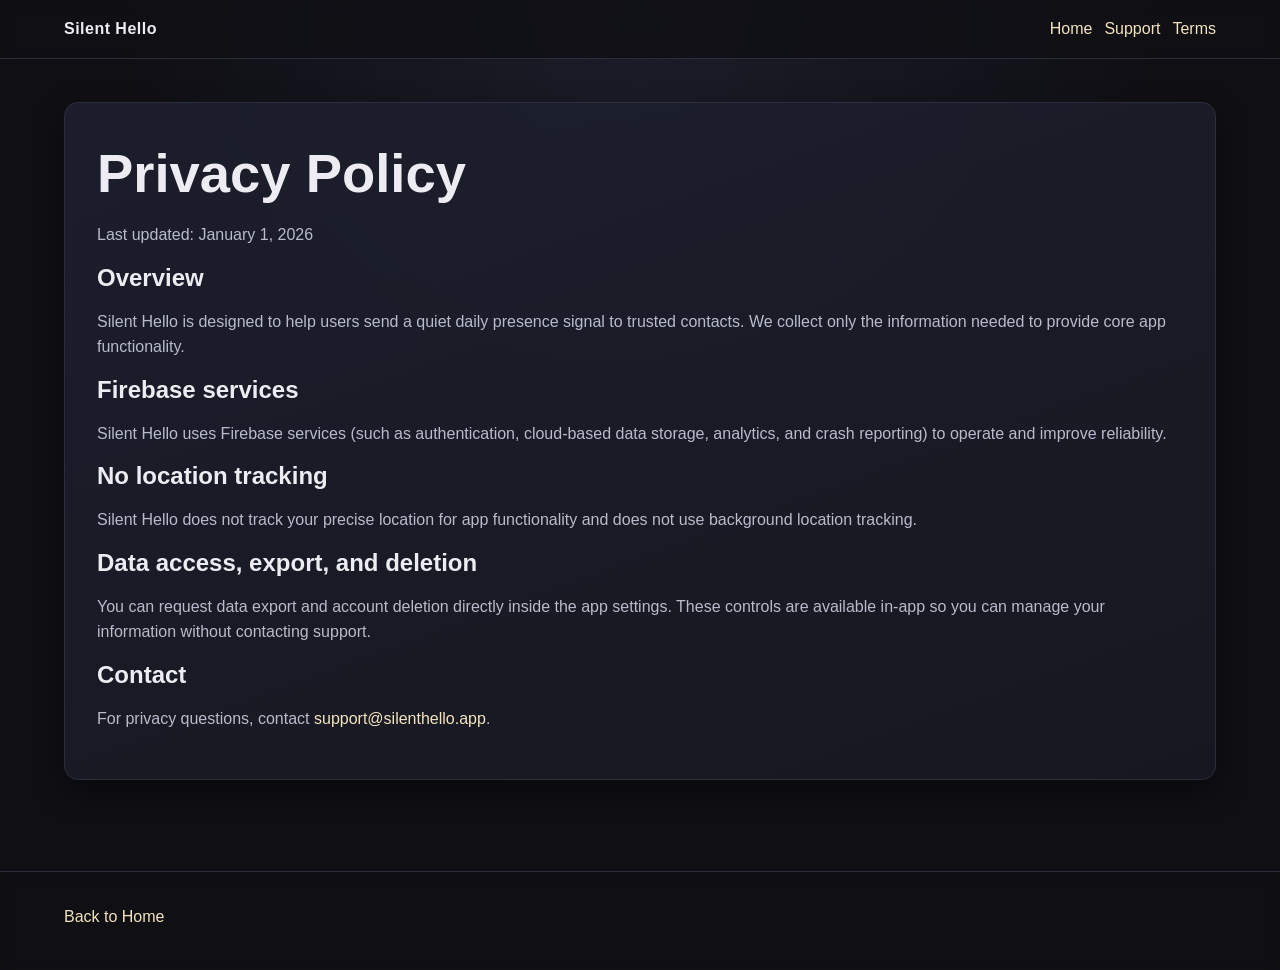
==== privacy.html @ 581f3ad1 "Build static marketing site for Silent Hello app" ====
<!DOCTYPE html>
<html lang="en">
  <head>
    <meta charset="UTF-8" />
    <meta name="viewport" content="width=device-width, initial-scale=1.0" />
    <meta name="description" content="Privacy Policy for the Silent Hello Android app." />
    <title>Privacy Policy | Silent Hello</title>
    <link rel="stylesheet" href="styles.css" />
  </head>
  <body>
    <header class="site-header">
      <div class="container nav-wrap">
        <div class="brand">Silent Hello</div>
        <nav aria-label="Primary">
          <ul class="nav-links">
            <li><a href="index.html">Home</a></li>
            <li><a href="support.html">Support</a></li>
            <li><a href="terms.html">Terms</a></li>
          </ul>
        </nav>
      </div>
    </header>

    <main class="section">
      <div class="container card legal">
        <h1>Privacy Policy</h1>
        <p>Last updated: January 1, 2026</p>

        <h2>Overview</h2>
        <p>
          Silent Hello is designed to help users send a quiet daily presence
          signal to trusted contacts. We collect only the information needed to
          provide core app functionality.
        </p>

        <h2>Firebase services</h2>
        <p>
          Silent Hello uses Firebase services (such as authentication,
          cloud-based data storage, analytics, and crash reporting) to operate
          and improve reliability.
        </p>

        <h2>No location tracking</h2>
        <p>
          Silent Hello does not track your precise location for app
          functionality and does not use background location tracking.
        </p>

        <h2>Data access, export, and deletion</h2>
        <p>
          You can request data export and account deletion directly inside the
          app settings. These controls are available in-app so you can manage
          your information without contacting support.
        </p>

        <h2>Contact</h2>
        <p>
          For privacy questions, contact
          <a href="mailto:support@silenthello.app">support@silenthello.app</a>.
        </p>
      </div>
    </main>

    <footer class="site-footer">
      <div class="container footer-content">
        <p><a href="index.html">Back to Home</a></p>
      </div>
    </footer>
  </body>
</html>
---- styles.css ----
:root {
  --bg: #0f0f14;
  --surface: #171821;
  --surface-alt: #1e2030;
  --text: #ececf2;
  --muted: #b8bbcc;
  --accent: #bda779;
  --border: #2a2d3c;
  --focus: #ffd780;
  --max-width: 72rem;
  --radius: 14px;
  --shadow: 0 12px 30px rgba(0, 0, 0, 0.35);
}

* {
  box-sizing: border-box;
}

html {
  scroll-behavior: smooth;
}

body {
  margin: 0;
  font-family: Inter, "Segoe UI", Roboto, "Helvetica Neue", Arial, sans-serif;
  line-height: 1.6;
  color: var(--text);
  background: radial-gradient(circle at top, #1b1d29 0%, var(--bg) 45%);
}

.skip-link {
  position: absolute;
  left: -999px;
  top: 1rem;
  background: var(--focus);
  color: #131313;
  padding: 0.6rem 1rem;
  border-radius: 8px;
  z-index: 999;
}

.skip-link:focus-visible {
  left: 1rem;
}

.container {
  width: min(100% - 2rem, var(--max-width));
  margin-inline: auto;
}

.section {
  padding: 2rem 0;
}

.site-header,
.site-footer {
  border-bottom: 1px solid var(--border);
  background: rgba(15, 15, 20, 0.8);
  backdrop-filter: blur(6px);
}

.site-footer {
  border-top: 1px solid var(--border);
  border-bottom: none;
  margin-top: 3rem;
}

.nav-wrap {
  display: flex;
  justify-content: space-between;
  align-items: center;
  gap: 1rem;
  padding: 1rem 0;
}

.brand {
  font-weight: 700;
  letter-spacing: 0.03em;
}

.nav-links {
  display: flex;
  flex-wrap: wrap;
  gap: 0.75rem;
  margin: 0;
  padding: 0;
  list-style: none;
}

.nav-links a,
a {
  color: #f4e4bf;
  text-decoration: none;
}

.nav-links a:hover,
a:hover {
  color: #ffecc1;
}

.hero {
  padding: 4rem 0 2.5rem;
}

.hero-content {
  text-align: left;
}

.eyebrow {
  margin: 0;
  text-transform: uppercase;
  letter-spacing: 0.15em;
  font-size: 0.78rem;
  color: var(--muted);
}

h1,
h2,
h3 {
  line-height: 1.2;
  margin-top: 0;
}

h1 {
  margin: 0.4rem 0 1rem;
  font-size: clamp(2rem, 5vw, 3.4rem);
}

h2 {
  margin-bottom: 0.9rem;
}

.tagline {
  max-width: 40ch;
  color: var(--muted);
  margin-bottom: 1.5rem;
}

.card {
  background: linear-gradient(160deg, rgba(30, 32, 48, 0.85), rgba(23, 24, 33, 0.9));
  border: 1px solid var(--border);
  border-radius: var(--radius);
  padding: clamp(1rem, 3vw, 2rem);
  box-shadow: var(--shadow);
}

.button-row {
  display: flex;
  gap: 0.8rem;
  flex-wrap: wrap;
}

.button {
  display: inline-block;
  border: 1px solid transparent;
  border-radius: 999px;
  padding: 0.65rem 1.1rem;
  font-weight: 600;
}

.button.primary {
  background: linear-gradient(120deg, #c9b17c, #9b855d);
  color: #151515;
}

.button.secondary {
  background: transparent;
  border-color: #8d7b56;
  color: #efd8a7;
}

.button:hover {
  filter: brightness(1.06);
}

.accordion h3 {
  margin: 0;
}

.accordion-trigger {
  width: 100%;
  text-align: left;
  background: transparent;
  border: 1px solid var(--border);
  border-radius: 10px;
  color: var(--text);
  font: inherit;
  padding: 0.8rem 0.9rem;
  margin-top: 0.8rem;
  cursor: pointer;
}

.accordion-panel {
  padding: 0.65rem 0.9rem 0;
  color: var(--muted);
}

.legal p,
.legal li {
  color: var(--muted);
}

.footer-content {
  display: flex;
  justify-content: space-between;
  gap: 1rem;
  flex-wrap: wrap;
  padding: 1rem 0 1.5rem;
}

:focus-visible {
  outline: 3px solid var(--focus);
  outline-offset: 2px;
}

@media (min-width: 50rem) {
  .section {
    padding: 2.7rem 0;
  }

  .hero {
    padding-top: 5.2rem;
  }
}
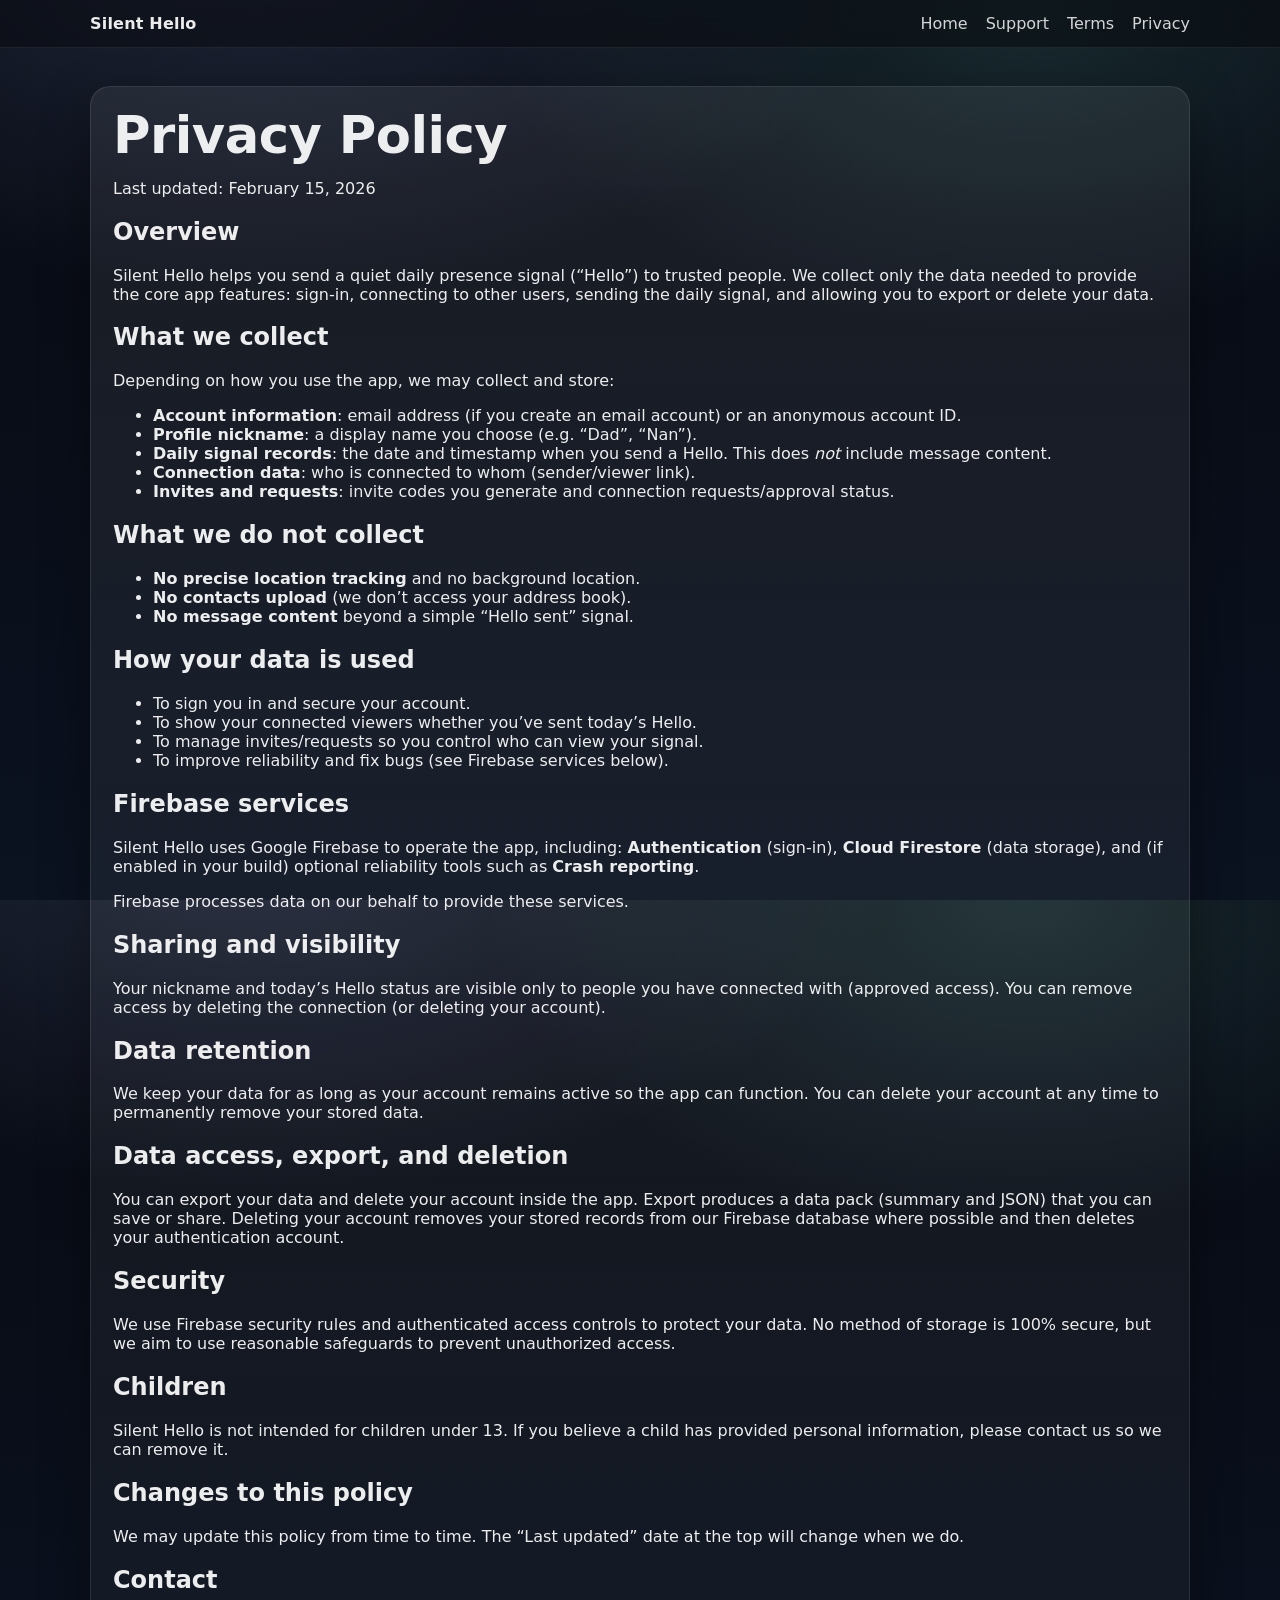
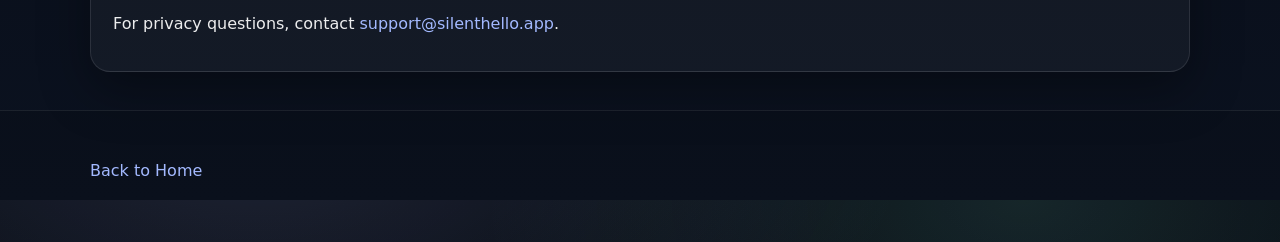
==== commit 60074faa: "Update privacy.html" ====
--- a/privacy.html
+++ b/privacy.html
@@ -16,6 +16,7 @@
             <li><a href="index.html">Home</a></li>
             <li><a href="support.html">Support</a></li>
             <li><a href="terms.html">Terms</a></li>
+            <li><a href="privacy.html" aria-current="page">Privacy</a></li>
           </ul>
         </nav>
       </div>
@@ -24,33 +25,89 @@
     <main class="section">
       <div class="container card legal">
         <h1>Privacy Policy</h1>
-        <p>Last updated: January 1, 2026</p>
+        <p>Last updated: February 15, 2026</p>
 
         <h2>Overview</h2>
         <p>
-          Silent Hello is designed to help users send a quiet daily presence
-          signal to trusted contacts. We collect only the information needed to
-          provide core app functionality.
+          Silent Hello helps you send a quiet daily presence signal (“Hello”) to trusted people.
+          We collect only the data needed to provide the core app features: sign-in, connecting
+          to other users, sending the daily signal, and allowing you to export or delete your data.
         </p>
+
+        <h2>What we collect</h2>
+        <p>Depending on how you use the app, we may collect and store:</p>
+        <ul>
+          <li><strong>Account information</strong>: email address (if you create an email account) or an anonymous account ID.</li>
+          <li><strong>Profile nickname</strong>: a display name you choose (e.g. “Dad”, “Nan”).</li>
+          <li>
+            <strong>Daily signal records</strong>: the date and timestamp when you send a Hello.
+            This does <em>not</em> include message content.
+          </li>
+          <li><strong>Connection data</strong>: who is connected to whom (sender/viewer link).</li>
+          <li><strong>Invites and requests</strong>: invite codes you generate and connection requests/approval status.</li>
+        </ul>
+
+        <h2>What we do not collect</h2>
+        <ul>
+          <li><strong>No precise location tracking</strong> and no background location.</li>
+          <li><strong>No contacts upload</strong> (we don’t access your address book).</li>
+          <li><strong>No message content</strong> beyond a simple “Hello sent” signal.</li>
+        </ul>
+
+        <h2>How your data is used</h2>
+        <ul>
+          <li>To sign you in and secure your account.</li>
+          <li>To show your connected viewers whether you’ve sent today’s Hello.</li>
+          <li>To manage invites/requests so you control who can view your signal.</li>
+          <li>To improve reliability and fix bugs (see Firebase services below).</li>
+        </ul>
 
         <h2>Firebase services</h2>
         <p>
-          Silent Hello uses Firebase services (such as authentication,
-          cloud-based data storage, analytics, and crash reporting) to operate
-          and improve reliability.
+          Silent Hello uses Google Firebase to operate the app, including:
+          <strong>Authentication</strong> (sign-in), <strong>Cloud Firestore</strong> (data storage),
+          and (if enabled in your build) optional reliability tools such as <strong>Crash reporting</strong>.
+        </p>
+        <p>
+          Firebase processes data on our behalf to provide these services.
         </p>
 
-        <h2>No location tracking</h2>
+        <h2>Sharing and visibility</h2>
         <p>
-          Silent Hello does not track your precise location for app
-          functionality and does not use background location tracking.
+          Your nickname and today’s Hello status are visible only to people you have connected with
+          (approved access). You can remove access by deleting the connection (or deleting your account).
+        </p>
+
+        <h2>Data retention</h2>
+        <p>
+          We keep your data for as long as your account remains active so the app can function.
+          You can delete your account at any time to permanently remove your stored data.
         </p>
 
         <h2>Data access, export, and deletion</h2>
         <p>
-          You can request data export and account deletion directly inside the
-          app settings. These controls are available in-app so you can manage
-          your information without contacting support.
+          You can export your data and delete your account inside the app. Export produces a data
+          pack (summary and JSON) that you can save or share. Deleting your account removes your stored
+          records from our Firebase database where possible and then deletes your authentication account.
+        </p>
+
+        <h2>Security</h2>
+        <p>
+          We use Firebase security rules and authenticated access controls to protect your data.
+          No method of storage is 100% secure, but we aim to use reasonable safeguards to prevent
+          unauthorized access.
+        </p>
+
+        <h2>Children</h2>
+        <p>
+          Silent Hello is not intended for children under 13. If you believe a child has provided
+          personal information, please contact us so we can remove it.
+        </p>
+
+        <h2>Changes to this policy</h2>
+        <p>
+          We may update this policy from time to time. The “Last updated” date at the top will change
+          when we do.
         </p>
 
         <h2>Contact</h2>
--- a/styles.css
+++ b/styles.css
@@ -1,224 +1,440 @@
-:root {
-  --bg: #0f0f14;
-  --surface: #171821;
-  --surface-alt: #1e2030;
-  --text: #ececf2;
-  --muted: #b8bbcc;
-  --accent: #bda779;
-  --border: #2a2d3c;
-  --focus: #ffd780;
-  --max-width: 72rem;
-  --radius: 14px;
-  --shadow: 0 12px 30px rgba(0, 0, 0, 0.35);
-}
-
-* {
-  box-sizing: border-box;
-}
-
-html {
-  scroll-behavior: smooth;
-}
-
-body {
-  margin: 0;
-  font-family: Inter, "Segoe UI", Roboto, "Helvetica Neue", Arial, sans-serif;
-  line-height: 1.6;
-  color: var(--text);
-  background: radial-gradient(circle at top, #1b1d29 0%, var(--bg) 45%);
-}
-
-.skip-link {
-  position: absolute;
-  left: -999px;
-  top: 1rem;
-  background: var(--focus);
-  color: #131313;
-  padding: 0.6rem 1rem;
-  border-radius: 8px;
-  z-index: 999;
-}
-
-.skip-link:focus-visible {
-  left: 1rem;
-}
-
-.container {
-  width: min(100% - 2rem, var(--max-width));
-  margin-inline: auto;
-}
-
-.section {
-  padding: 2rem 0;
-}
-
-.site-header,
-.site-footer {
-  border-bottom: 1px solid var(--border);
-  background: rgba(15, 15, 20, 0.8);
-  backdrop-filter: blur(6px);
-}
-
-.site-footer {
-  border-top: 1px solid var(--border);
-  border-bottom: none;
-  margin-top: 3rem;
-}
-
-.nav-wrap {
-  display: flex;
-  justify-content: space-between;
-  align-items: center;
-  gap: 1rem;
-  padding: 1rem 0;
-}
-
-.brand {
-  font-weight: 700;
-  letter-spacing: 0.03em;
-}
-
-.nav-links {
-  display: flex;
-  flex-wrap: wrap;
-  gap: 0.75rem;
-  margin: 0;
-  padding: 0;
-  list-style: none;
-}
-
-.nav-links a,
-a {
-  color: #f4e4bf;
-  text-decoration: none;
-}
-
-.nav-links a:hover,
-a:hover {
-  color: #ffecc1;
-}
-
-.hero {
-  padding: 4rem 0 2.5rem;
-}
-
-.hero-content {
-  text-align: left;
-}
-
-.eyebrow {
-  margin: 0;
-  text-transform: uppercase;
-  letter-spacing: 0.15em;
-  font-size: 0.78rem;
+:root{
+  --bg0:#070a12;
+  --bg1:#0b1220;
+  --card: rgba(255,255,255,.06);
+  --card2: rgba(255,255,255,.04);
+  --stroke: rgba(255,255,255,.10);
+
+  --txt: rgba(255,255,255,.92);
+  --muted: rgba(255,255,255,.70);
+  --soft: rgba(255,255,255,.82);
+
+  --a: #a3b9ff;
+  --a2:#87f2e2;
+
+  --r: 20px;
+  --shadow: 0 18px 50px rgba(0,0,0,.35);
+}
+
+*{box-sizing:border-box}
+html,body{height:100%}
+body{
+  margin:0;
+  font-family: ui-sans-serif, system-ui, -apple-system, Segoe UI, Roboto, Arial, sans-serif;
+  background:
+    radial-gradient(1200px 700px at 20% -10%, rgba(163,185,255,.18), transparent 55%),
+    radial-gradient(900px 550px at 80% 0%, rgba(135,242,226,.14), transparent 60%),
+    linear-gradient(180deg, var(--bg0), var(--bg1));
+  color: var(--txt);
+}
+
+a{color:var(--a); text-decoration:none}
+a:hover{text-decoration:underline}
+code{color:rgba(255,255,255,.86)}
+
+.container{
+  width:min(1100px, calc(100% - 32px));
+  margin:0 auto;
+}
+
+/* Skip link */
+.skip-link{
+  position:absolute;
+  left:-999px;
+  top:10px;
+  background:#fff;
+  color:#000;
+  padding:10px 12px;
+  border-radius:12px;
+}
+.skip-link:focus{left:12px; z-index:9999}
+
+/* Header */
+.site-header{
+  position:sticky;
+  top:0;
+  z-index:20;
+  backdrop-filter: blur(10px);
+  background: rgba(8,10,16,.55);
+  border-bottom: 1px solid rgba(255,255,255,.08);
+}
+.nav-wrap{
+  display:flex;
+  align-items:center;
+  justify-content:space-between;
+  padding:14px 0;
+  gap:16px;
+}
+.brand{
+  display:flex;
+  align-items:center;
+  gap:10px;
+  font-weight:700;
+  letter-spacing:.2px;
+  color:var(--txt);
+}
+.brand-dot{
+  width:10px;height:10px;border-radius:999px;
+  background: radial-gradient(circle at 35% 35%, #fff, rgba(255,255,255,.25) 45%, rgba(163,185,255,.9));
+  box-shadow: 0 0 0 6px rgba(163,185,255,.10);
+}
+
+.nav-toggle{
+  display:none;
+  border:1px solid rgba(255,255,255,.14);
+  background: rgba(255,255,255,.06);
+  color:var(--txt);
+  padding:10px 12px;
+  border-radius:14px;
+}
+.nav-links{
+  list-style:none;
+  display:flex;
+  gap:18px;
+  margin:0;
+  padding:0;
+}
+.nav-links a{color:rgba(255,255,255,.82)}
+.nav-links a:hover{color:#fff}
+
+/* Sections */
+.section{padding:38px 0}
+.hero{padding:56px 0 44px}
+
+.hero-grid{
+  display:grid;
+  grid-template-columns: 1.15fr .85fr;
+  gap:22px;
+  align-items:center;
+}
+.eyebrow{
+  display:inline-flex;
+  gap:8px;
+  align-items:center;
+  font-size:.9rem;
+  color: rgba(255,255,255,.70);
+  margin:0 0 10px;
+}
+h1{
+  margin:0 0 10px;
+  line-height:1.05;
+  font-size: clamp(2.1rem, 4vw, 3.3rem);
+  letter-spacing:-.5px;
+}
+.soft{
+  color: rgba(255,255,255,.92);
+  background: linear-gradient(90deg, rgba(163,185,255,.95), rgba(135,242,226,.90));
+  -webkit-background-clip:text;
+  background-clip:text;
+  color:transparent;
+}
+.tagline{
+  margin: 12px 0 18px;
+  color: var(--soft);
+  line-height:1.6;
+  font-size: 1.05rem;
+}
+.micro{
+  margin: 14px 0 0;
   color: var(--muted);
-}
-
-h1,
-h2,
-h3 {
-  line-height: 1.2;
-  margin-top: 0;
-}
-
-h1 {
-  margin: 0.4rem 0 1rem;
-  font-size: clamp(2rem, 5vw, 3.4rem);
-}
-
-h2 {
-  margin-bottom: 0.9rem;
-}
-
-.tagline {
-  max-width: 40ch;
-  color: var(--muted);
-  margin-bottom: 1.5rem;
-}
-
-.card {
-  background: linear-gradient(160deg, rgba(30, 32, 48, 0.85), rgba(23, 24, 33, 0.9));
-  border: 1px solid var(--border);
-  border-radius: var(--radius);
-  padding: clamp(1rem, 3vw, 2rem);
+  line-height:1.6;
+  font-size:.95rem;
+}
+.micro.subtle{opacity:.75}
+
+.cta-row{display:flex; gap:12px; flex-wrap:wrap; margin-top:10px}
+
+/* Cards */
+.card{
+  background: linear-gradient(180deg, rgba(255,255,255,.07), rgba(255,255,255,.04));
+  border:1px solid var(--stroke);
+  border-radius: var(--r);
+  padding: 22px;
   box-shadow: var(--shadow);
 }
-
-.button-row {
-  display: flex;
-  gap: 0.8rem;
-  flex-wrap: wrap;
-}
-
-.button {
-  display: inline-block;
-  border: 1px solid transparent;
-  border-radius: 999px;
-  padding: 0.65rem 1.1rem;
-  font-weight: 600;
-}
-
-.button.primary {
-  background: linear-gradient(120deg, #c9b17c, #9b855d);
-  color: #151515;
-}
-
-.button.secondary {
+.lead{color: rgba(255,255,255,.84); line-height:1.7; margin-top:10px}
+
+/* Split layout */
+.split{
+  display:grid;
+  grid-template-columns: 1.05fr .95fr;
+  gap:16px;
+  align-items:stretch;
+}
+
+/* Buttons */
+.button{
+  display:inline-flex;
+  align-items:center;
+  justify-content:center;
+  gap:10px;
+  padding: 12px 16px;
+  border-radius: 16px;
+  border: 1px solid rgba(255,255,255,.16);
+  background: rgba(255,255,255,.06);
+  color: var(--txt);
+  font-weight: 650;
+  text-decoration:none;
+}
+.button:hover{transform: translateY(-1px); transition: transform .15s ease}
+.button.primary{
+  background: linear-gradient(90deg, rgba(163,185,255,.95), rgba(135,242,226,.88));
+  color:#061018;
+  border: none;
+}
+.button.secondary{
+  background: rgba(255,255,255,.06);
+}
+.button.ghost{
   background: transparent;
-  border-color: #8d7b56;
-  color: #efd8a7;
-}
-
-.button:hover {
-  filter: brightness(1.06);
-}
-
-.accordion h3 {
-  margin: 0;
-}
-
-.accordion-trigger {
-  width: 100%;
-  text-align: left;
+  border: 1px solid rgba(255,255,255,.18);
+}
+
+/* Steps */
+.steps{
+  margin: 14px 0 0;
+  padding-left: 18px;
+  display:grid;
+  gap:10px;
+}
+.steps li{color:rgba(255,255,255,.82); line-height:1.55}
+.steps strong{display:block; color:#fff}
+.steps span{display:block; color:rgba(255,255,255,.70)}
+
+/* Signals */
+.signals{
+  display:grid;
+  grid-template-columns: repeat(3, 1fr);
+  gap: 12px;
+  margin-top: 14px;
+}
+.signal{
+  background: rgba(255,255,255,.04);
+  border:1px solid rgba(255,255,255,.10);
+  border-radius: 18px;
+  padding:16px;
+}
+.signal h3{margin:10px 0 6px}
+.signal p{margin:0; color:rgba(255,255,255,.72); line-height:1.55}
+.signal-badge{
+  width:44px; height:44px;
+  display:grid; place-items:center;
+  border-radius: 16px;
+  background: rgba(255,255,255,.06);
+  border:1px solid rgba(255,255,255,.10);
+  font-size: 20px;
+}
+
+/* Media */
+.hero-media .media-card,
+.media-side{
+  background: linear-gradient(180deg, rgba(255,255,255,.06), rgba(255,255,255,.03));
+}
+.media-top{
+  display:flex;
+  gap:8px;
+  flex-wrap:wrap;
+  margin-bottom: 12px;
+}
+.pill{
+  display:inline-flex;
+  padding: 6px 10px;
+  border-radius: 999px;
+  border:1px solid rgba(255,255,255,.14);
+  background: rgba(255,255,255,.06);
+  color: rgba(255,255,255,.84);
+  font-size:.85rem;
+}
+.pill.subtle{opacity:.8}
+
+.media-caption{
+  margin: 12px 0 0;
+  color: rgba(255,255,255,.70);
+  font-size:.95rem;
+  line-height:1.6;
+}
+
+/* Placeholders */
+.placeholder-grid{
+  display:grid;
+  grid-template-columns: 1fr 1fr;
+  gap: 12px;
+}
+.ph{
+  position:relative;
+  border-radius: 18px;
+  border:1px dashed rgba(255,255,255,.22);
+  background:
+    radial-gradient(600px 300px at 20% 0%, rgba(163,185,255,.14), transparent 60%),
+    radial-gradient(600px 300px at 80% 20%, rgba(135,242,226,.12), transparent 55%),
+    rgba(255,255,255,.03);
+  overflow:hidden;
+  min-height: 180px;
+}
+.ph-line{
+  height: 10px;
+  margin: 16px;
+  border-radius: 999px;
+  background: rgba(255,255,255,.10);
+}
+.ph-line.short{width:60%}
+.ph-bubble{
+  width: 74%;
+  height: 32px;
+  border-radius: 999px;
+  margin: 14px 16px;
+  background: rgba(255,255,255,.08);
+  border: 1px solid rgba(255,255,255,.10);
+}
+
+/* Phone placeholder */
+.ph-phone{min-height: 240px; display:grid; place-items:center}
+.ph-phone .ph-notch{
+  position:absolute; top:12px; left:50%;
+  transform:translateX(-50%);
+  width: 46%;
+  height: 14px;
+  border-radius: 999px;
+  background: rgba(0,0,0,.35);
+  border:1px solid rgba(255,255,255,.08);
+}
+.ph-phone .ph-screen{
+  width: 70%;
+  height: 78%;
+  border-radius: 22px;
+  border:1px solid rgba(255,255,255,.12);
+  background: rgba(0,0,0,.22);
+  padding-top: 18px;
+}
+.ph-chip{
+  height: 40px;
+  margin: 10px 14px;
+  border-radius: 16px;
+  background: rgba(255,255,255,.06);
+  border: 1px solid rgba(255,255,255,.10);
+}
+
+/* Landscape placeholder */
+.ph-landscape{min-height: 260px}
+.ph-sun{
+  width:52px; height:52px; border-radius: 999px;
+  background: rgba(255,255,255,.10);
+  position:absolute; top:18px; right:18px;
+  border: 1px solid rgba(255,255,255,.12);
+}
+.ph-hill{
+  position:absolute; left:-20px; bottom:-40px;
+  width: 120%;
+  height: 60%;
+  border-radius: 999px;
+  background: rgba(255,255,255,.06);
+  border: 1px solid rgba(255,255,255,.10);
+  transform: rotate(-6deg);
+}
+.ph-hill.two{
+  left:-40px; bottom:-60px;
+  height: 58%;
+  opacity:.7;
+  transform: rotate(7deg);
+}
+
+/* Video */
+.section-head{display:flex; justify-content:space-between; align-items:flex-end; gap:16px; flex-wrap:wrap}
+.video-shell{
+  position:relative;
+  border-radius: 20px;
+  border:1px dashed rgba(255,255,255,.22);
+  background:
+    radial-gradient(900px 360px at 30% 10%, rgba(163,185,255,.16), transparent 58%),
+    radial-gradient(700px 340px at 80% 20%, rgba(135,242,226,.12), transparent 60%),
+    rgba(255,255,255,.03);
+  min-height: 320px;
+  overflow:hidden;
+  display:grid;
+  place-items:center;
+  margin-top: 12px;
+}
+.video-play{
+  width: 74px; height: 74px;
+  border-radius: 999px;
+  border:1px solid rgba(255,255,255,.22);
+  background: rgba(255,255,255,.08);
+  color: rgba(255,255,255,.90);
+  font-size: 26px;
+  cursor:pointer;
+}
+.video-meta{
+  position:absolute;
+  left:14px; bottom:14px;
+  display:flex; gap:8px; flex-wrap:wrap;
+}
+
+/* Bullets */
+.bullets{
+  margin: 12px 0 0;
+  padding-left: 18px;
+  color: rgba(255,255,255,.80);
+  line-height:1.7;
+}
+.bullets li{margin: 6px 0}
+
+/* Accordion */
+.accordion{margin-top: 12px; display:grid; gap:10px}
+.qa{
+  border-radius: 16px;
+  border:1px solid rgba(255,255,255,.10);
+  background: rgba(255,255,255,.03);
+  overflow:hidden;
+}
+.accordion-trigger{
+  width:100%;
+  text-align:left;
+  padding: 14px 14px;
   background: transparent;
-  border: 1px solid var(--border);
-  border-radius: 10px;
-  color: var(--text);
-  font: inherit;
-  padding: 0.8rem 0.9rem;
-  margin-top: 0.8rem;
-  cursor: pointer;
-}
-
-.accordion-panel {
-  padding: 0.65rem 0.9rem 0;
-  color: var(--muted);
-}
-
-.legal p,
-.legal li {
-  color: var(--muted);
-}
-
-.footer-content {
-  display: flex;
-  justify-content: space-between;
-  gap: 1rem;
-  flex-wrap: wrap;
-  padding: 1rem 0 1.5rem;
-}
-
-:focus-visible {
-  outline: 3px solid var(--focus);
-  outline-offset: 2px;
-}
-
-@media (min-width: 50rem) {
-  .section {
-    padding: 2.7rem 0;
+  border: 0;
+  color: rgba(255,255,255,.92);
+  font-weight: 650;
+  cursor:pointer;
+}
+.accordion-panel{
+  padding: 0 14px 14px;
+  color: rgba(255,255,255,.74);
+  line-height:1.65;
+}
+
+.quiet-note{
+  margin-top: 14px;
+  padding-top: 12px;
+  border-top: 1px solid rgba(255,255,255,.08);
+}
+
+/* Footer */
+.site-footer{
+  padding: 34px 0 46px;
+  border-top: 1px solid rgba(255,255,255,.08);
+  background: rgba(0,0,0,.12);
+}
+.footer-content{
+  display:flex;
+  flex-direction:column;
+  gap:10px;
+}
+
+/* Responsive */
+@media (max-width: 900px){
+  .hero-grid{grid-template-columns: 1fr}
+  .split{grid-template-columns: 1fr}
+  .signals{grid-template-columns: 1fr}
+  .placeholder-grid{grid-template-columns: 1fr}
+  .nav-toggle{display:inline-flex}
+  .nav-links{
+    display:none;
+    flex-direction:column;
+    gap:10px;
+    background: rgba(0,0,0,.25);
+    border: 1px solid rgba(255,255,255,.08);
+    padding: 12px;
+    border-radius: 16px;
   }
-
-  .hero {
-    padding-top: 5.2rem;
-  }
-}
+  .nav-links.open{display:flex}
+}
